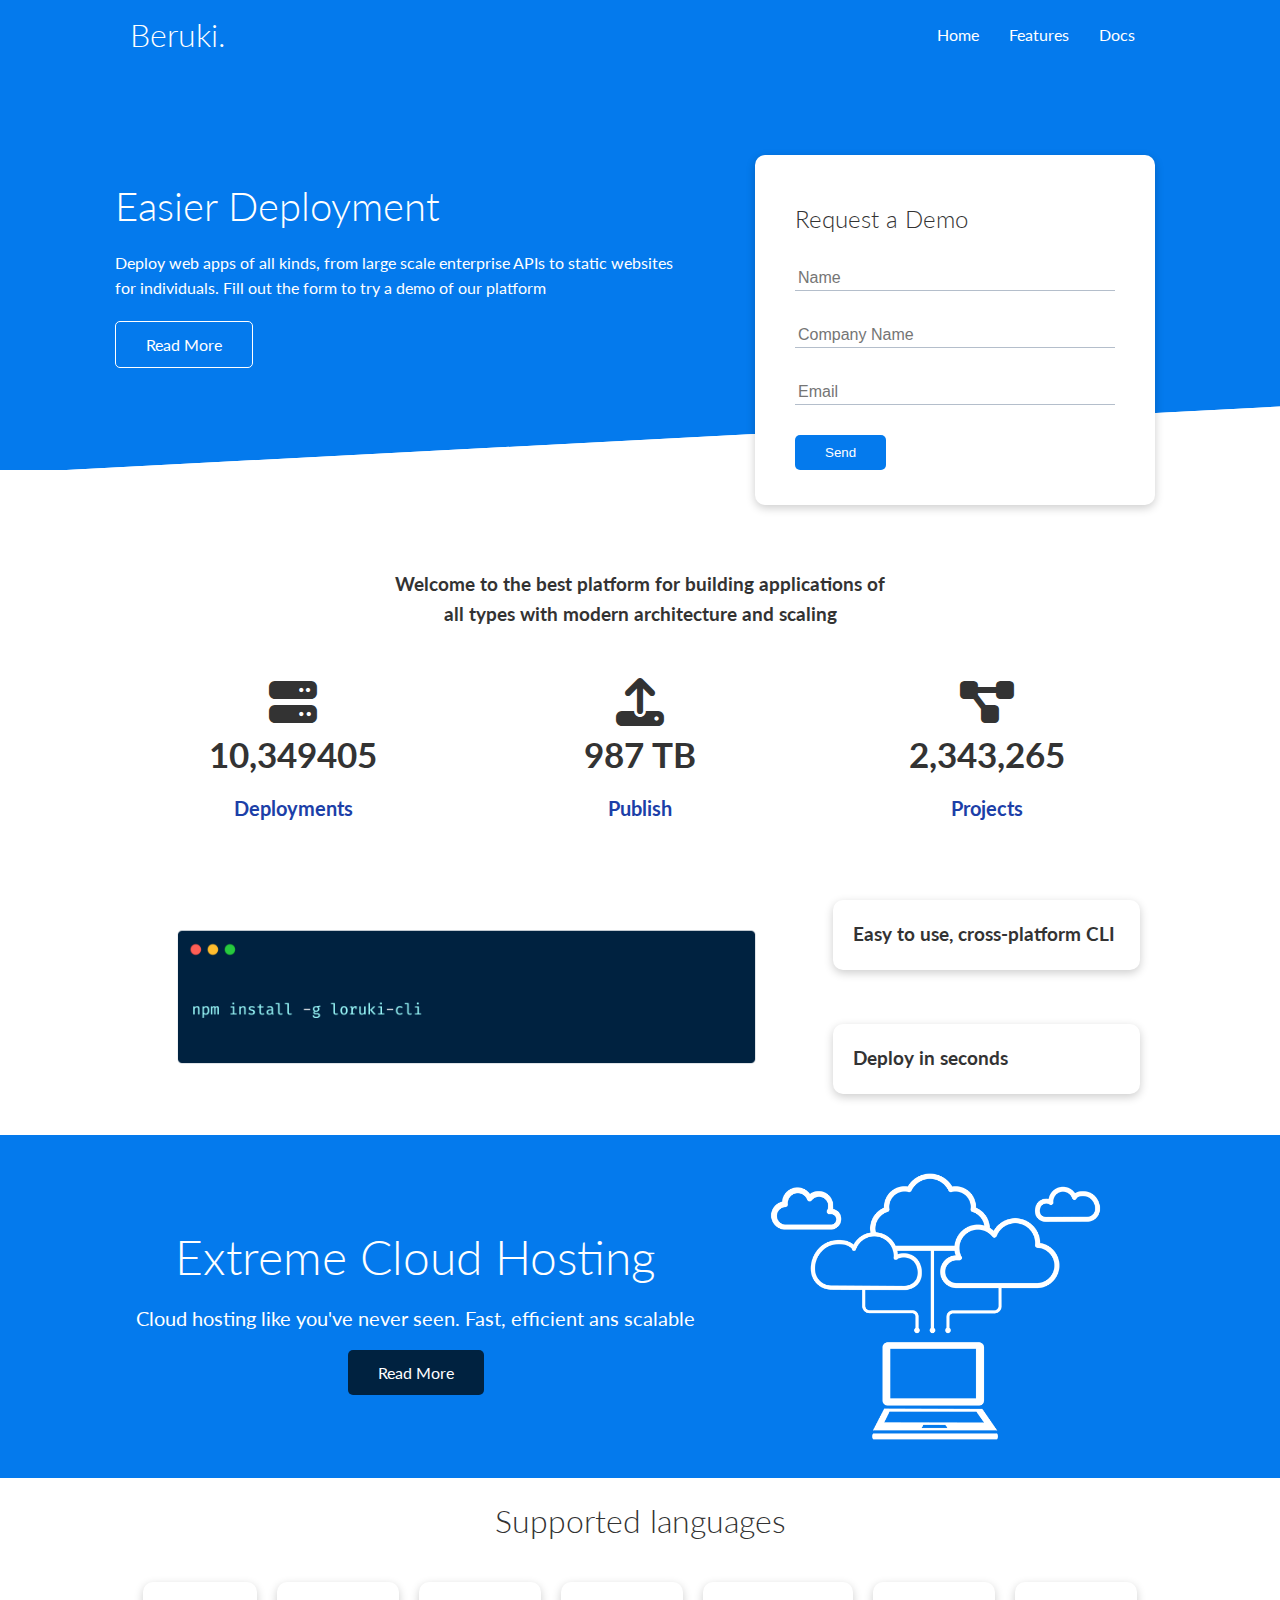
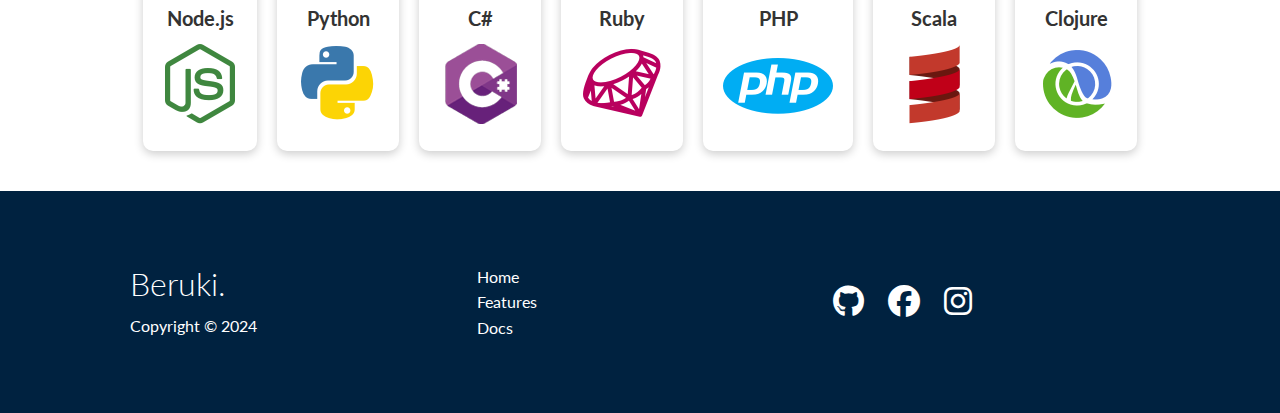
==== index.html @ 97c089e7 "init commit" ====
<!DOCTYPE html>
<html lang="en">
<head>
    <meta charset="UTF-8">
    <meta name="viewport" content="width=device-width, initial-scale=1.0">
    <link rel="stylesheet" href="https://cdnjs.cloudflare.com/ajax/libs/font-awesome/6.5.2/css/all.min.css">
    <link rel="stylesheet" href="css/utilities.css">
    <link rel="stylesheet" href="css/styles.css">
    <title>Beruki | Cloud Hosting Foe Everyone</title>
</head>
<body>
    <!-- Navbar-->
    <div class="navbar">
        <div class="container flex">
            <h1 class="logo">Beruki.</h1>
            <nav>
                <ul>
                    <li><a href="index.html">Home</a></li>
                    <li><a href="features.html">Features</a></li>
                    <li><a href="docs.html">Docs</a></li>
                </ul>
            </nav>
        </div>
    </div>

    <!-- Showcase-->
     <section class="showcase">
        <div class="container grid">
            <div class="showcase-text">
                <h1>Easier Deployment</h1>
                <p>Deploy web apps of all kinds, from large scale enterprise 
                    APIs to static websites for individuals. Fill out the form 
                    to try a demo of our platform</p>
                <a href="features.html" class="btn btn-outline">Read More</a>
            </div>

            <div class="showcase-form card">
                <h2>Request a Demo</h2>
                <form action="">
                    <div class="form-control">
                        <input type="text" name="name" placeholder="Name" required>
                    </div>
                    <div class="form-control">
                        <input type="text" name="company" placeholder="Company Name" required>
                    </div>
                    <div class="form-control">
                        <input type="email" name="name" placeholder="Email" required>
                    </div>
                    <input type="submit" name="" id="" value="Send" class="btn btn-primary">
                </form>
            </div>
        </div>
     </section>

     <!-- Stats -->

     <section class="stats">
        <div class="container">
            <h3 class="stats-heading text-center my-1">
                Welcome to the best platform for building 
                applications of all types with modern architecture and scaling
            </h3>

            <div class="grid grid-3 text-center my-4">
                <div>
                    <i class="fas fa-server fa-3x">
                    </i>
                    <h3>10,349405</h3>
                    <p class="text-secondary">Deployments</p>
                </div>
                <div>
                    <i class="fas fa-upload fa-3x">
                    </i>
                    <h3>987 TB</h3>
                    <p class="text-secondary">Publish</p>
                </div>
                <div>
                    <i class="fas fa-project-diagram fa-3x">
                    </i>
                    <h3>2,343,265</h3>
                    <p class="text-secondary">Projects</p>
                </div>
            </div>
        </div>
     </section>

     <!-- Cli -->
      <section class="cli">
        <div class="container grid">
            <img src="images/cli.png" alt="">
            <div class="card">
                <h3>Easy to use, cross-platform CLI</h3>
            </div>
            <div class="card">
                <h3>Deploy in seconds</h3>
            </div>
        </div>
      </section>

      <!-- Cloud -->

      <section class="cloud bg-primary my-2 py-2">
            <div class="container grid">
                <div class="text-center">
                    <h2 class="lg">Extreme Cloud Hosting</h2>
                    <p class="lead my-1">Cloud hosting like you've never seen.
                         Fast, efficient ans scalable</p>
                         <a href="features.html" class="btn btn-dark">Read More</a>
                </div>
                <img src="images/cloud.png" alt="">
            </div>
      </section>

      <!-- Languages -->
       
      <section class="languages">
        <h2 class="md text-center my-2">
            Supported languages
        </h2>
        <div class="container flex">
            <div class="card">
                <h4>Node.js</h4>
                <img src="images/logos/node.png" alt="">
            </div>
            <div class="card">
                <h4>Python</h4>
                <img src="images/logos/python.png" alt="">
            </div>
            <div class="card">
                <h4>C#</h4>
                <img src="images/logos/csharp.png" alt="">
            </div>
            <div class="card">
                <h4>Ruby</h4>
                <img src="images/logos/ruby.png" alt="">
            </div>
            <div class="card">
                <h4>PHP</h4>
                <img src="images/logos/php.png" alt="">
            </div>
            <div class="card">
                <h4>Scala</h4>
                <img src="images/logos/scala.png" alt="">
            </div>
            <div class="card">
                <h4>Clojure</h4>
                <img src="images/logos/clojure.png" alt="">
            </div>
        </div>
      </section>

      <!-- Footer -->

      <footer class="footer bg-dark py-5">
        <div class="container grid grid-3">
            <div>
                <h1>Beruki.</h1>
                <p>Copyright &copy 2024</p>
            </div>
            <nav>
                <ul>
                    <li><a href="index.html">Home</a></li>
                    <li><a href="features.html">Features</a></li>
                    <li><a href="docs.html">Docs</a></li>
                </ul>
            </nav>
            <div class="social">
                <a href="#"><i class="fab fa-github fa-2x"></i></a>
                <a href="#"><i class="fab fa-facebook fa-2x"></i></a>
                <a href="#"><i class="fab fa-instagram fa-2x"></i></a>
                <a href="#"><i class="fab fa-twitterku fa-2x"></i></a>
            </div>
        </div>
      </footer>
</body>
</html>
---- css/utilities.css ----
.container {
    max-width: 1100px;
    margin: 0 auto;
    overflow: auto;
    padding: 0 40px;
}

.card {
    background-color: #fff;
    color: #333;
    border-radius: 10px;
    box-shadow: 0 3px 10px rgba(0,0,0,0.2);
    padding: 20px;
    margin: 10px;
}

.btn {
    display: inline-block;
    padding: 10px 30px;
    cursor: pointer;
    background: var(--primary-color);
    color: #fff;
    border: none;
    border-radius: 5px;
}

.btn:hover {
    transform: scale(0.98);
}

.btn-outline {
    background-color: transparent;
    border: 1px #fff solid;
}

/* Background & colored buttons */

.bg-primary, 
.btn-primary {
    background-color: var(--primary-color);
    color: #fff;
}

.bg-secondary, 
.btn-secondary {
    background-color: var(--secondary-color);
    color: #fff;
}

.bg-dark, 
.btn-dark {
    background-color: var(--dark-color);
    color: #fff;
}

.bg-light, 
.btn-light {
    background-color: var(--light-color);
    color: #333;
}

.bg-primary a, 
.btn-primary a,
.bg-secondary a, 
.btn-secondary a,
.bg-dark a, 
.btn-dark a {
    color: #fff;
}

/* Text colors */

.text-primary {
    color: var(--primary-color);
}

.text-secondary {
    color: var(--secondary-color);
}

.text-dark {
    color: var(--dark-color);
}

.text-light {
    color: var(--light-color);
}

/* Text sizes */

.lead {
    font-size: 20px;
}

.sm {
    font-size: 1rem;
}

.md {
    font-size: 2rem;
}

.lg {
    font-size: 3rem;
}

.xl {
    font-size: 4rem;
}

.text-center {
    text-align: center;
}


/* Alert */
.alert {
    background-color: var(--light-color);
    padding: 10px 20px;
    font-weight: bold;
    margin: 15px 0;
}

.alert i {
    margin-right: 10px;
}

.alert-success {
    background-color: var(--success-color);
    color: #fff;
}

.alert-error {
    background-color: var(--error-color);
    color: #fff;
}

.flex {
    display: flex;
    justify-content: center;
    align-items: center;
    height: 100%;
}

.grid {
    display: grid;
    grid-template-columns: repeat(2, 1fr);
    gap: 20px;
    justify-content: center;
    align-items: center;
    height: 100%;
}

.grid-3 {
    grid-template-columns: repeat(3, 1fr);
}

/* Margin */

.my-1 {
    margin: 1rem 0;
}

.my-2 {
    margin: 1.5rem 0;
}

.my-3 {
    margin: 2rem 0;
}

.my-4 {
    margin: 3rem 0;
}

.my-5 {
    margin: 4rem 0;
}


.m-1 {
    margin: 1rem;
}

.m-2 {
    margin: 1.5rem;
}

.m-3 {
    margin: 2rem;
}

.m-4 {
    margin: 3rem;
}

.m-5 {
    margin: 4rem;
}


/* Padding */

.py-1 {
    padding: 1rem 0;
}

.py-2 {
    padding: 1.5rem 0;
}

.py-3 {
    padding: 2rem 0;
}

.py-4 {
    padding: 3rem 0;
}

.py-5 {
    padding: 4rem 0;
}


.p-1 {
    padding: 1rem;
}

.p-2 {
    padding: 1.5rem;
}

.p-3 {
    padding: 2rem;
}

.p-4 {
    padding: 3rem;
}

.p-5 {
    padding: 4rem;
}
---- css/styles.css ----
@import url('https://fonts.googleapis.com/css2?family=Lato:wght@300&display=swap');

:root {
    --primary-color: #047aed;
    --secondary-color: #1c3fa8;
    --dark-color: #002240;
    --light-color: #f4f4f4;
    --success-color: #5cb85c;
    --error-color: #d9534f;
}

* {
    box-sizing: border-box;
    padding: 0;
    margin: 0;
}

body {
     font-family: 'Lato', sans-serif;
     color: #333;
     line-height: 1.6;
}

ul {
    list-style-type: none;
}
 
a {
    text-decoration: none;
    color: #333;
}

h1, h2 {
    font-weight: 300;
    line-height: 1.2;
    margin: 10px 0;
}

p {
    margin: 10px 0;
}

img {
    width: 100%;
}

code, pre {
    background: #333;
    color: #fff;
    padding: 10px;
}

/* Navbar */

.navbar {
    background-color: var(--primary-color);
    color: #fff;
    height: 70px;
}

.navbar ul {
    display: flex;
}

.navbar a {
    color: #fff;
    padding: 10px;
    margin: 0 5px;
}

.navbar a:hover {
    border-bottom: 2px #fff solid;
}

.navbar .flex {
    justify-content: space-between;
}

/* Showcase */

.showcase {
    height: 400px;
    background-color: var(--primary-color);
    color: #fff;
    position: relative;
}

.showcase h1 {
    font-size: 40px;
}

.showcase p {
    margin: 20px 0;
}

.showcase .grid {
    grid-template-columns: 55% 45%;
    gap: 30px;
    overflow: visible;
}

.showcase-text {
    animation: slideInFromLeft 1s ease-in;
}

.showcase-form {
    position: relative;
    top: 60px;
    height: 350px;
    width: 400px;
    padding: 40px;
    z-index: 100;
    animation: slideInFromRight 1s ease-in;
    justify-self: flex-end;
}

.showcase-form .form-control {
    margin: 30px 0;
}

.showcase-form input[type='text'],
.showcase-form input[type='email'] {
    border: 0;
    border-bottom: 1px solid #b4becb;
    width: 100%;
    padding: 3px;
    font-size: 16px;
}

.showcase-form input:focus {
    outline: none;
}

.showcase::before, .showcase::after {
    content: '';
    position: absolute;
    height: 100px;
    bottom: -70px;
    right: 0;
    left: 0;
    background: #fff;
    transform: skewY(-3deg);
    -webkit-transform: skewY(-3deg);
    -moz-transform: skewY(-3deg);
    -ms-transform: skewY(-3deg);
}

/* Stats */

.stats {
    padding-top: 100px;
    animation: slideInFromBottom 1s ease-in;
}

.stats-heading {
    max-width: 500px;
    margin: auto;
}

.stats .grid h3 {
    font-size: 35px;
}

.stats .grid p {
    font-size: 20px;
    font-weight: bold;
}

/* Cli */

.cli .grid {
    grid-template-columns: repeat(3, 1fr);
    grid-template-rows: repeat(2, 1fr);
}

.cli .grid > *:first-child {
    grid-column: 1 / span 2;
    grid-row: 1 / span 2;
}

/* Cloud */

.cloud .grid {
    grid-template-columns: 4fr 3fr;
}

/* Languages */

.languages .card{
    text-align: center;
    margin: 18px 10px 40px;
    transition: transform 0.2s ease-in;
}

.languages .flex {
    flex-wrap: wrap;
}

.languages .card h4 {
    font-size: 20px;
    margin-bottom: 10px;
}

.languages .card:hover {
    transform: translateY(-15px);
}

/* Features */

.features-head img, .docs-head img {
    width: 200px;
    justify-self: flex-end;
}

.features-sub-head img {
    width: 300px;
    justify-self: flex-end;
}

.features-main .card > i {
    margin-right: 20px;
}

.features-main .grid {
    padding: 30px;
}

.features-main .grid > *:first-child {
    grid-column: 1 / span 3;
}

.features-main .grid > *:nth-child(2) {
    grid-column: 1 / span 2;
}

/* Docs */
.docs-main h3 {
    margin: 20px 0;
}

.docs-main .grid {
    grid-template-columns: 1fr 2fr;
    align-items: flex-start;
}

.docs-main nav li {
    font-size: 17px;
    padding-bottom: 5px;
    margin-bottom: 5px;
    border-bottom: 1px #ccc solid;
}

.docs-main a:hover {
    font-weight: bold;
}


/* Footer */

.footer .social a {
    margin: 0 10px;
}

/* Animations */

@keyframes slideInFromLeft { 
    0% {
        transform: translateX(-100%);
    }
    
    100% {
        transform: translateX(0);
    }
}

@keyframes slideInFromRight { 
    0% {
        transform: translateX(100%);
    }
    
    100% {
        transform: translateX(0);
    }
}

@keyframes slideInFromTop { 
    0% {
        transform: translateY(-100%);
    }
    
    100% {
        transform: translateY(0);
    }
}

@keyframes slideInFromBottom { 
    0% {
        transform: translateY(100%);
    }
    
    100% {
        transform: translateY(0);
    }
}

/* Tablets and under */
@media(max-width: 768px) {
    .grid,
    .showcase .grid,
    .stats .grid,
    .cli .grid,
    .cloud .grid,
    .features-main .grid,
    .docs-main .grid {
        grid-template-columns: 1fr;
        grid-template-rows: 1fr;
    }

    .showcase {
        height: auto;
    }

    .showcase-text {
        text-align: center;
        margin-top: 40px;
        animation: slideInFromTop 1s ease-in;
    }

    .showcase-form {
        justify-self: center;
        margin: auto;
        animation: slideInFromBottom 1s ease-in;
    }

    .cli .grid > *:first-child {
        grid-column: 1;
        grid-row: 1;
    }

    .features-head,
    .features-sub-head,
    .docs-head {
        text-align: center;
    }

    .features-head img,
    .features-sub-head img,
    .docs-head img {
        justify-self: center;
    }

    .features-main .grid > *:first-child,
    .features-main .grid > *:nth-child(2) {
        grid-column: 1;
    }
}

/* Mobile */
@media(max-width: 500px) {
    .navbar {
        height: 110px;
    }

    .navbar .flex {
        flex-direction: column;
    }

    .navbar ul {
        padding: 10px;
        background-color: rgba(0,0,0,0.1);
    }
}
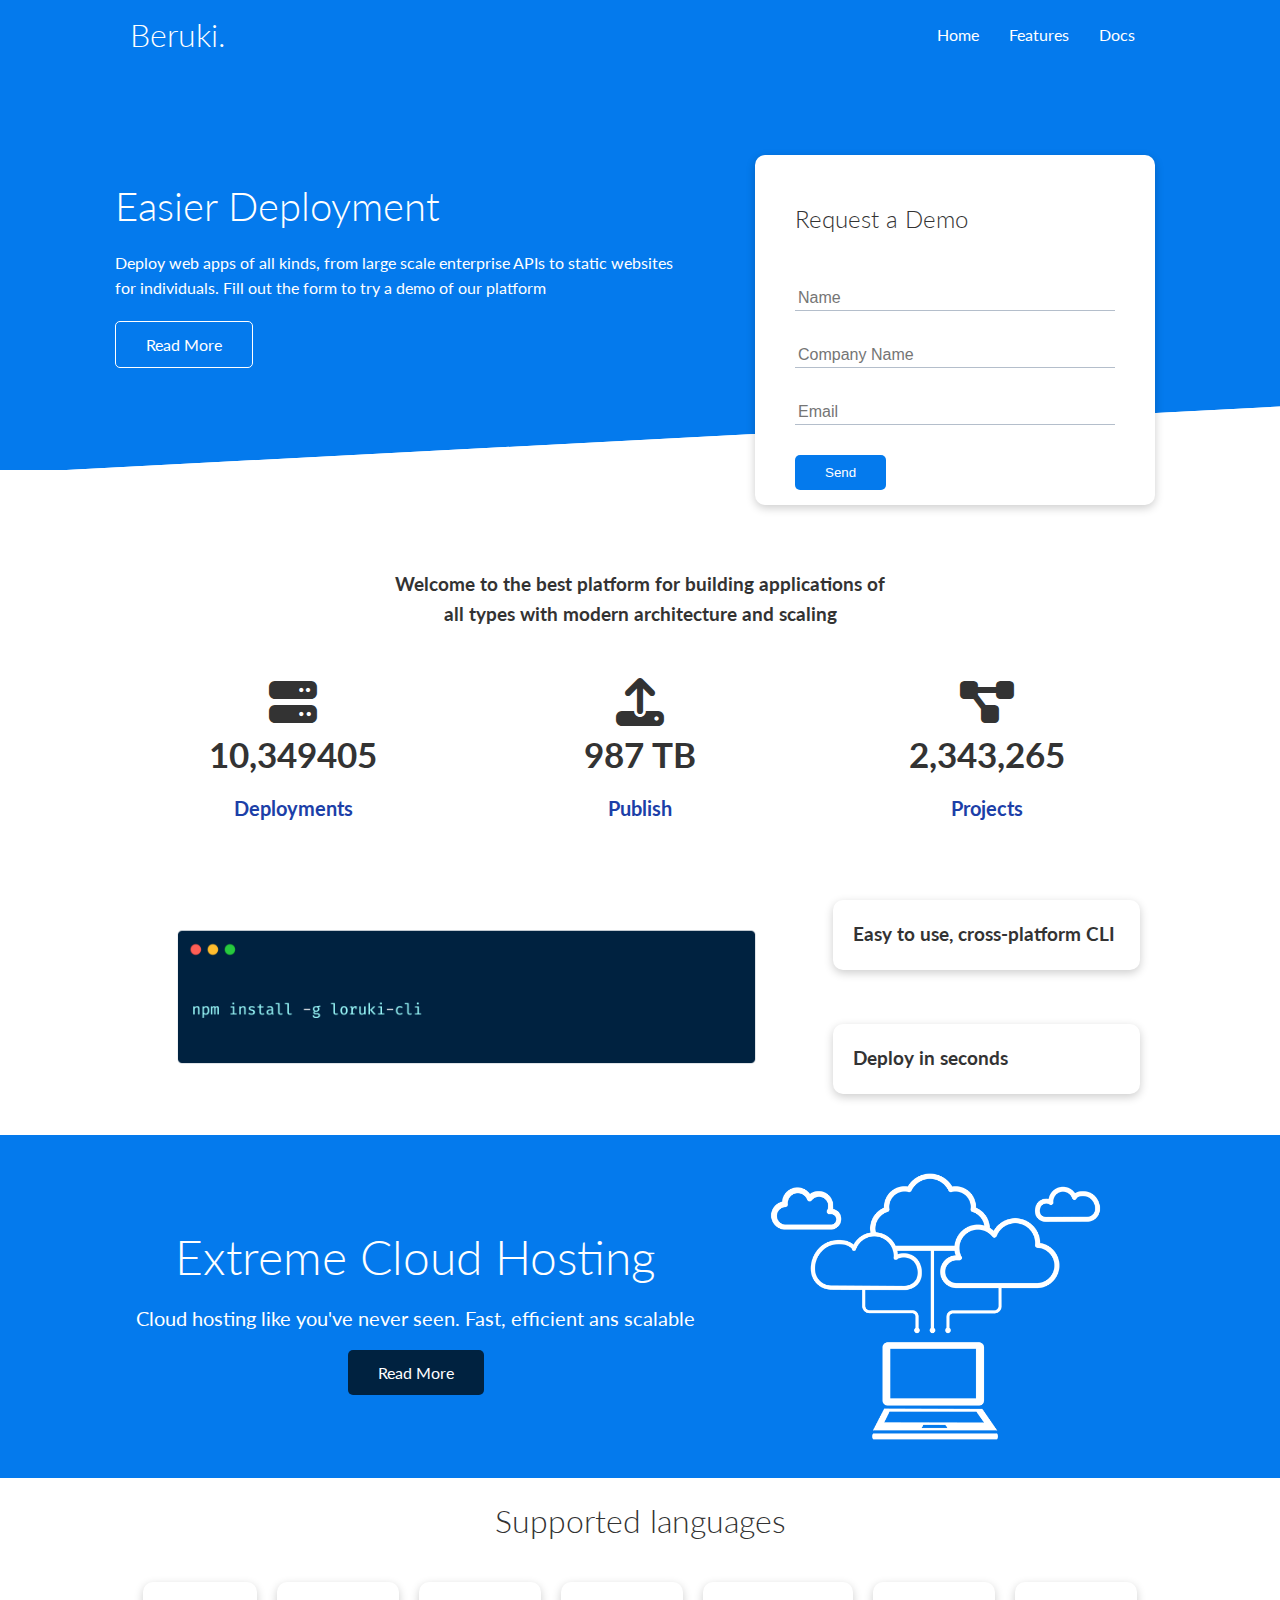
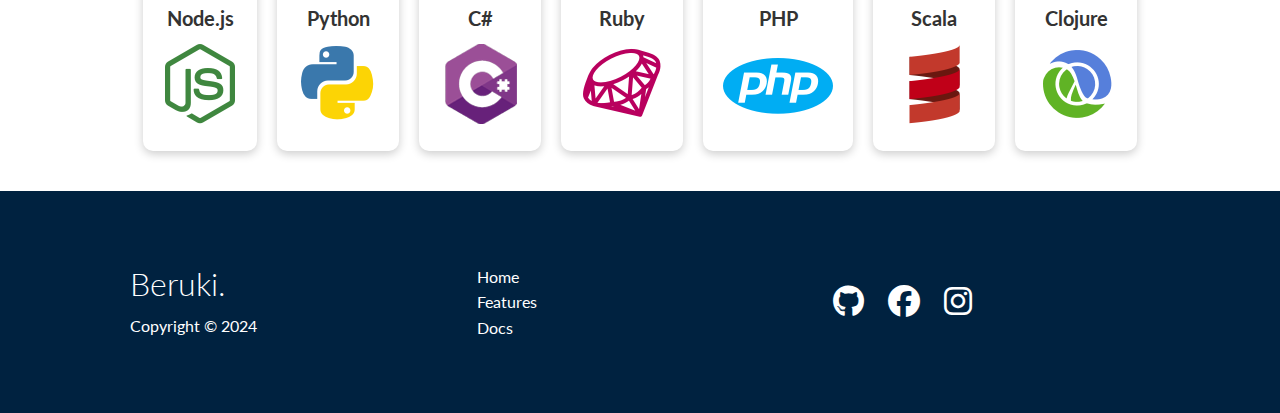
==== commit 2265f429: "enable netlify features" ====
--- a/index.html
+++ b/index.html
@@ -36,7 +36,11 @@
 
             <div class="showcase-form card">
                 <h2>Request a Demo</h2>
-                <form action="">
+                <form name="contact" method="POST" netlify-honeypot="bot-field" data-netlify="true">
+                    <input type="hidden" name="form-name" value="contact">
+                    <p class="hidden">
+                        <label>Don't fill this if you are human: <input name="bot-field"></label>
+                    </p>
                     <div class="form-control">
                         <input type="text" name="name" placeholder="Name" required>
                     </div>
--- a/css/styles.css
+++ b/css/styles.css
@@ -48,6 +48,11 @@
     background: #333;
     color: #fff;
     padding: 10px;
+}
+
+.hidden {
+    visibility: hidden;
+    height: 0;
 }
 
 /* Navbar */
